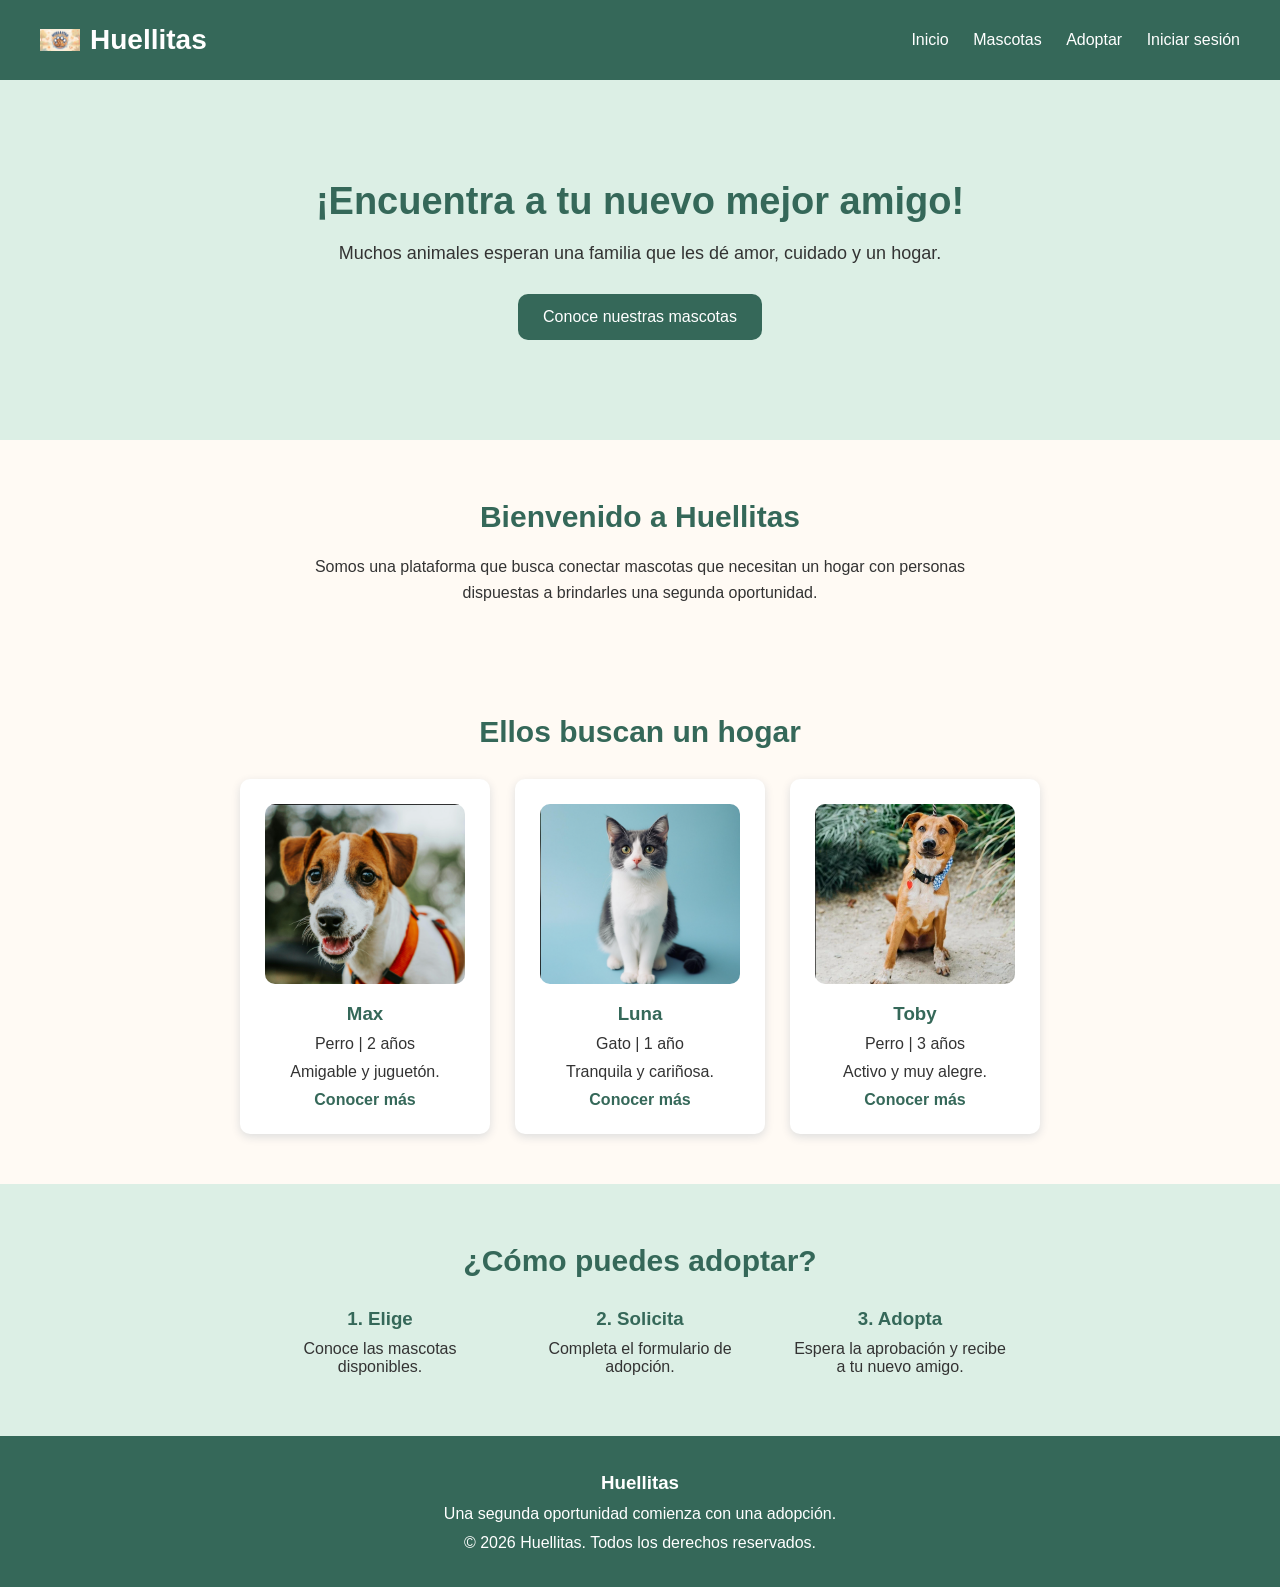
==== frontend/html/index.html @ 9500f1d9 "creacion de interfaz" ====
<!DOCTYPE html>
<html lang="es">

<head>
    <meta charset="UTF-8">
    <meta name="viewport" content="width=device-width, initial-scale=1.0">

    <title>Huellitas | Adopción de mascotas</title>

    <link rel="stylesheet" href="../css/styles.css">
</head>
<body>

    <header>
        <h1><img src="../img/logo.jpg" alt="Logo de Huellitas">Huellitas</h1>
        <nav>
            <a href="index.html">Inicio</a>
            <a href="mascotas.html">Mascotas</a>
            <a href="solicitud.html">Adoptar</a>
            <a href="login.html">Iniciar sesión</a>
        </nav>
    </header>

    <section class="portada">
        <div class="contenido">
            <h2>¡Encuentra a tu nuevo mejor amigo!</h2>
            <p>Muchos animales esperan una familia que les dé amor, cuidado y un hogar.</p>
            <a href="mascotas.html" class="boton">Conoce nuestras mascotas</a>
        </div>
    </section>

    <section class="presentacion">
        <h2>Bienvenido a Huellitas</h2>
        <p>Somos una plataforma que busca conectar mascotas que necesitan un hogar con personas dispuestas a brindarles una segunda oportunidad.</p>
    </section>

    <section class="mascotas">
        <h2>Ellos buscan un hogar</h2>
        <div class="tarjetas">

            <div class="tarjeta">
                <img src="../img/max.jpg" alt="Perro Max">
                <h3>Max</h3>
                <p>Perro | 2 años</p>
                <p>Amigable y juguetón.</p>
                <a href="mascotas.html">Conocer más</a>
            </div>

            <div class="tarjeta">
                <img src="../img/luna.jpg" alt="Gata Luna">
                <h3>Luna</h3>
                <p>Gato | 1 año</p>
                <p>Tranquila y cariñosa.</p>
                <a href="mascotas.html">Conocer más</a>
            </div>

            <div class="tarjeta">
                <img src="../img/toby.jpg" alt="Perro Toby">
                <h3>Toby</h3>
                <p>Perro | 3 años</p>
                <p>Activo y muy alegre.</p>
                <a href="mascotas.html">Conocer más</a>
            </div>
        </div>
    </section>

    <section class="adoptar">
        <h2>¿Cómo puedes adoptar?</h2>
        <div class="pasos">

            <div>
                <h3>1. Elige</h3>
                <p>Conoce las mascotas disponibles.</p>
            </div>

            <div>
                <h3>2. Solicita</h3>
                <p>Completa el formulario de adopción.</p>
            </div>

            <div>
                <h3>3. Adopta</h3>
                <p>Espera la aprobación y recibe a tu nuevo amigo.</p>
            </div>
        </div>
    </section>


    <footer>
        <h3>Huellitas</h3>
        <p>Una segunda oportunidad comienza con una adopción.</p>
        <p>© 2026 Huellitas. Todos los derechos reservados.</p>
    </footer>

    <script src="../js/main.js"></script>

</body>
</html>
---- frontend/css/styles.css ----
:root {
    --color-principal: #356859;
    --color-secundario: #DCEFE5;
    --color-fondo: #FFFAF4;
    --color-blanco: #FFFFFF;
    --color-texto: #333333;
    --color-destacado: #F5C16C;
    --color-hover: #244B3E;
    --texto-pequeno: 14px;
    --texto-normal: 16px;
    --texto-subtitulo: 30px;
    --texto-titulo: 38px;
    --espacio-pequeno: 10px;
    --espacio-medio: 20px;
    --espacio-grande: 40px;
    --radio-borde: 10px;
}

* {
    margin: 0;
    padding: 0;
    box-sizing: border-box;
}

body {
    font-family: Arial, sans-serif;
    background-color: var(--color-fondo);
    color: var(--color-texto);
    font-size: var(--texto-normal);
}

header {
    background-color: var(--color-principal);
    color: var(--color-blanco);
    padding: var(--espacio-medio) var(--espacio-grande);

    display: flex;
    justify-content: space-between;
    align-items: center;
}

header h1 {
    display: flex;
    align-items: center;
    gap: var(--espacio-pequeno);
    font-size: 28px;
}

header h1 img {
    width: 40px;
    height: 40px;
    object-fit: contain;
}

nav a {
    color: var(--color-blanco);
    text-decoration: none;
    margin-left: var(--espacio-medio);
}

nav a:hover {
    color: var(--color-destacado);
}

.portada {
    background-color: var(--color-secundario);
    padding: 100px 30px;
    text-align: center;
}

.contenido h2 {
    font-size: var(--texto-titulo);
    color: var(--color-principal);
    margin-bottom: var(--espacio-medio);
}

.contenido p {
    font-size: 18px;
    margin-bottom: 30px;
}

.boton {
    display: inline-block;
    background-color: var(--color-principal);
    color: var(--color-blanco);
    padding: 14px 25px;
    text-decoration: none;
    border-radius: var(--radio-borde);
}

.boton:hover {
    background-color: var(--color-hover);
}

.presentacion {
    text-align: center;
    padding: 60px 30px;
}

.presentacion h2, .mascotas h2, .adoptar h2 {
    color: var(--color-principal);
    font-size: var(--texto-subtitulo);
    margin-bottom: var(--espacio-medio);
}

.presentacion p {
    max-width: 700px;
    margin: auto;
    line-height: 1.6;
}

.mascotas {
    padding: 50px 30px;
    text-align: center;
}

.tarjetas {
    display: flex;
    justify-content: center;
    gap: 25px;
    margin-top: 30px;
}

.tarjeta {
    background-color: var(--color-blanco);
    width: 250px;
    padding: 25px;
    border-radius: var(--radio-borde);
    box-shadow: 0 3px 10px #DDDDDD;
}

.tarjeta img {
    width: 100%;
    height: 180px;
    object-fit: cover;
    border-radius: var(--radio-borde);
    margin-bottom: 15px;
}

.tarjeta h3 {
    color: var(--color-principal);
    margin-bottom: var(--espacio-pequeno);
}

.tarjeta p {
    margin-bottom: var(--espacio-pequeno);
}

.tarjeta a {
    color: var(--color-principal);
    font-weight: bold;
    text-decoration: none;
}

.tarjeta a:hover {
    color: var(--color-hover);
}

.adoptar {
    background-color: var(--color-secundario);
    padding: 60px 30px;
    text-align: center;
}

.pasos {
    display: flex;
    justify-content: center;
    gap: var(--espacio-grande);
    margin-top: 30px;
}

.pasos div {
    max-width: 220px;
}

.pasos h3 {
    color: var(--color-principal);
    margin-bottom: var(--espacio-pequeno);
}

footer {
    background-color: var(--color-principal);
    color: var(--color-blanco);
    text-align: center;
    padding: 30px;
    line-height: 1.8;
}
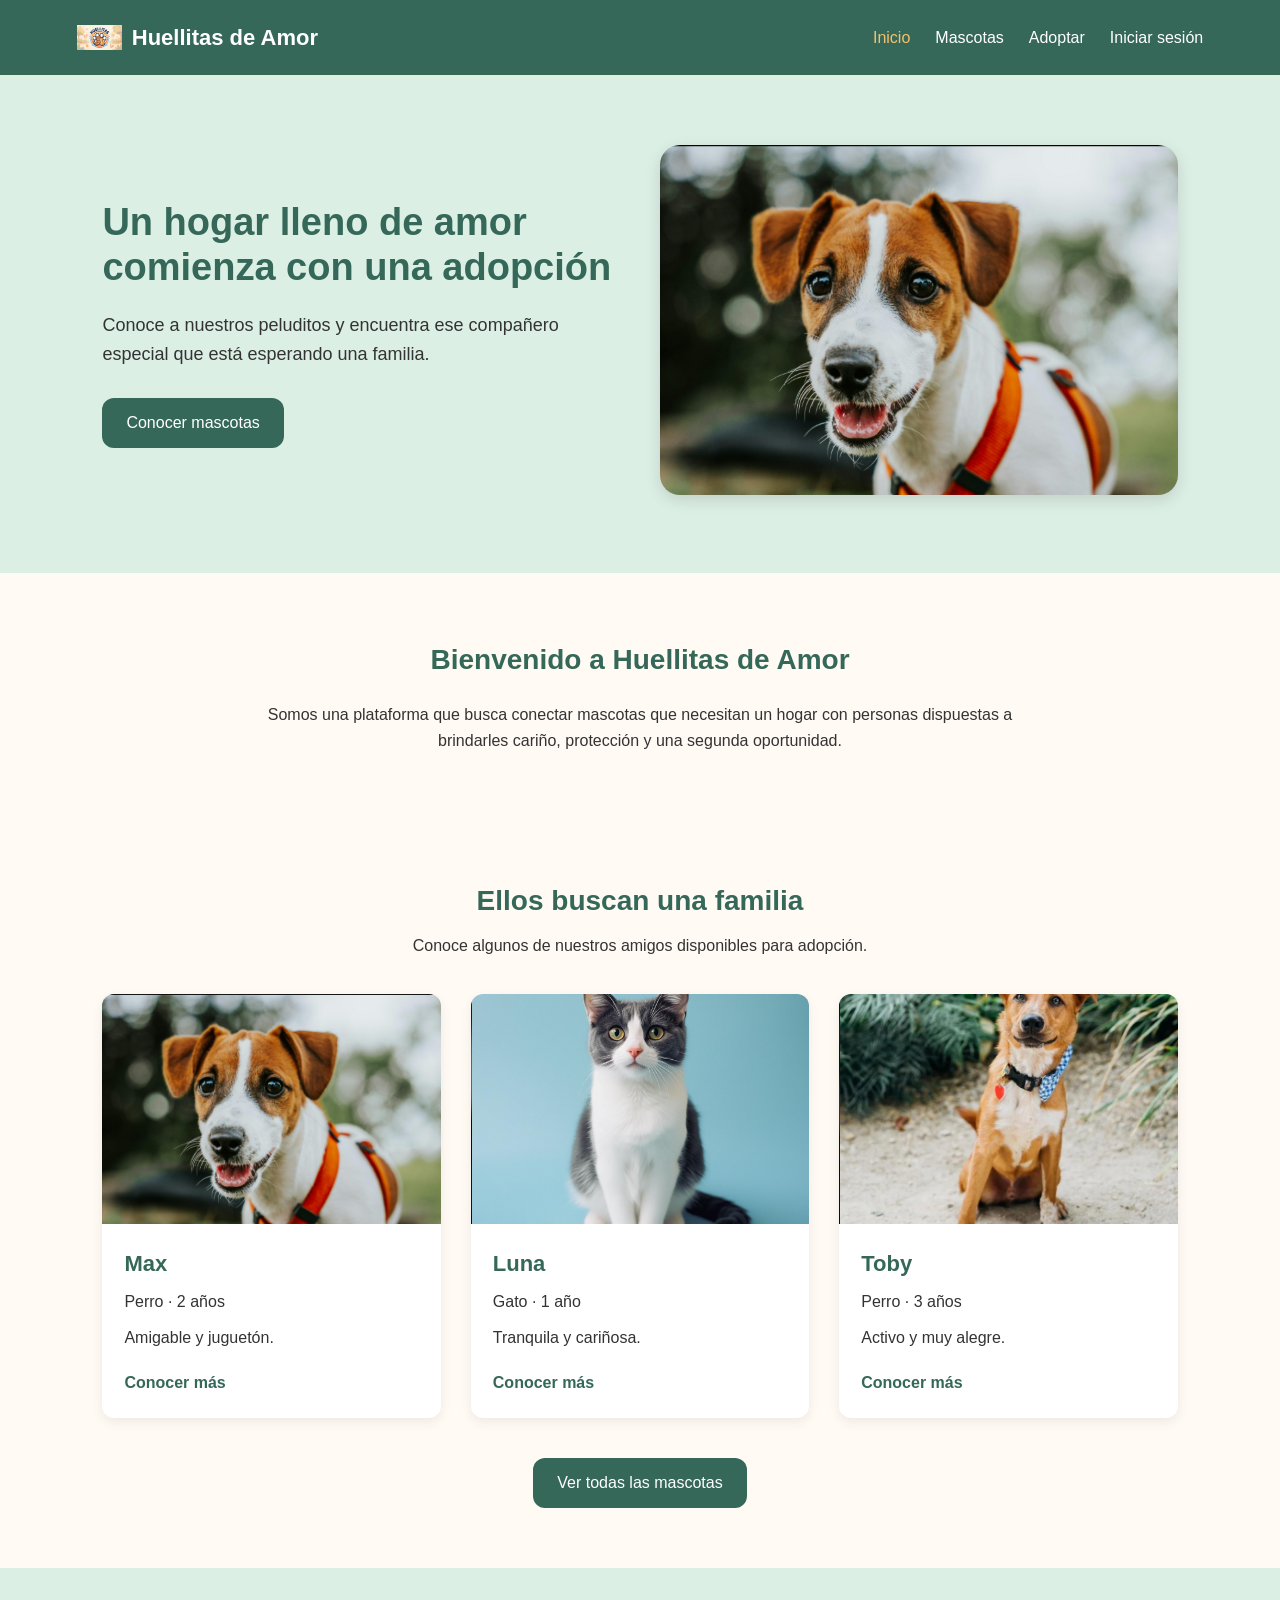
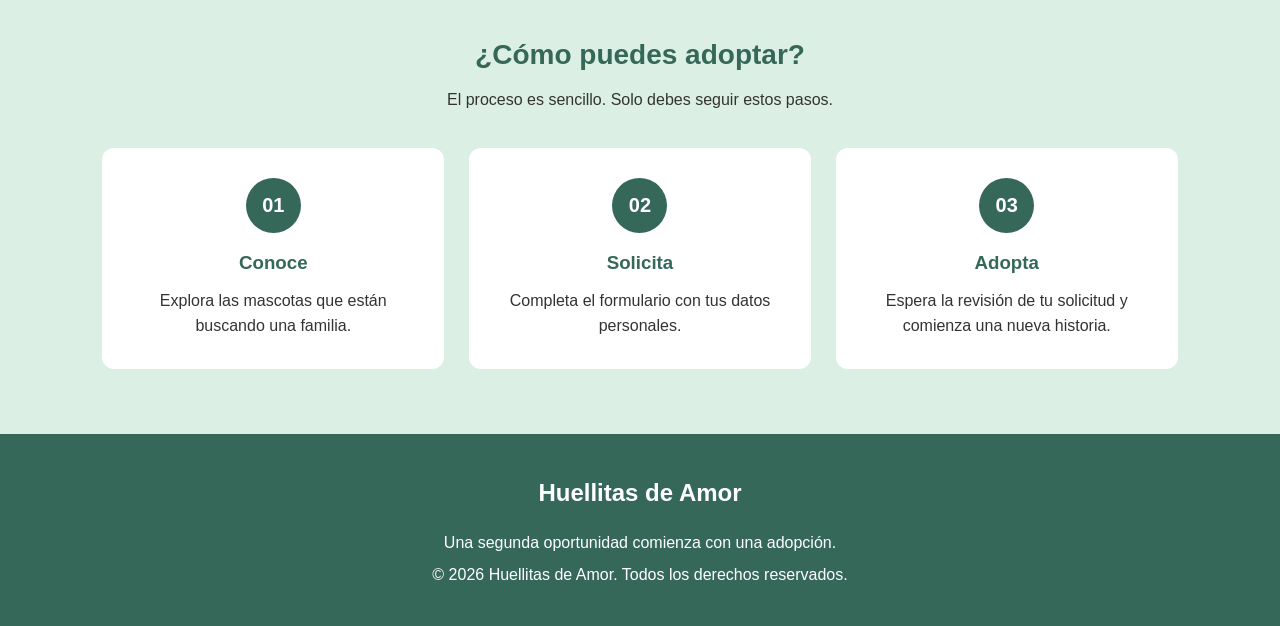
==== commit e9d7f43e: "Refactorizacion HTML" ====
--- a/frontend/html/index.html
+++ b/frontend/html/index.html
@@ -5,17 +5,20 @@
 <head>
     <meta charset="UTF-8">
     <meta name="viewport" content="width=device-width, initial-scale=1.0">
-
-    <title>Huellitas | Adopción de mascotas</title>
-
+    <title>Huellitas de Amor | Inicio</title>
     <link rel="stylesheet" href="../css/styles.css">
 </head>
+
 <body>
 
-    <header>
-        <h1><img src="../img/logo.jpg" alt="Logo de Huellitas">Huellitas</h1>
-        <nav>
-            <a href="index.html">Inicio</a>
+    <header class="encabezado">
+        <a href="index.html" class="logo">
+            <img src="../img/logo.jpg" alt="Logo de Huellitas de Amor">
+            <span>Huellitas de Amor</span>
+        </a>
+
+        <nav class="menu">
+            <a href="index.html" class="activo">Inicio</a>
             <a href="mascotas.html">Mascotas</a>
             <a href="solicitud.html">Adoptar</a>
             <a href="login.html">Iniciar sesión</a>
@@ -23,77 +26,101 @@
     </header>
 
     <section class="portada">
-        <div class="contenido">
-            <h2>¡Encuentra a tu nuevo mejor amigo!</h2>
-            <p>Muchos animales esperan una familia que les dé amor, cuidado y un hogar.</p>
-            <a href="mascotas.html" class="boton">Conoce nuestras mascotas</a>
+        <div class="portada-texto">
+            <h1>Un hogar lleno de amor comienza con una adopción</h1>
+            <p>Conoce a nuestros peluditos y encuentra ese compañero especial que está esperando una familia.</p>
+            <a href="mascotas.html" class="boton">Conocer mascotas</a>
+        </div>
+
+        <div class="portada-imagen">
+            <img src="../img/max.jpg" alt="Mascota esperando un hogar">
         </div>
     </section>
 
     <section class="presentacion">
-        <h2>Bienvenido a Huellitas</h2>
-        <p>Somos una plataforma que busca conectar mascotas que necesitan un hogar con personas dispuestas a brindarles una segunda oportunidad.</p>
+        <h2>Bienvenido a Huellitas de Amor</h2>
+        <p>Somos una plataforma que busca conectar mascotas que necesitan un hogar con personas dispuestas a brindarles cariño, protección y una segunda oportunidad.</p>
+
     </section>
 
-    <section class="mascotas">
-        <h2>Ellos buscan un hogar</h2>
-        <div class="tarjetas">
+    <section class="seccion-mascotas">
+        <div class="titulo-seccion">
+            <h2>Ellos buscan una familia</h2>
+            <p>Conoce algunos de nuestros amigos disponibles para adopción.</p>
+        </div>
+        <div class="rejilla-mascotas">
 
-            <div class="tarjeta">
+            <article class="tarjeta">
                 <img src="../img/max.jpg" alt="Perro Max">
-                <h3>Max</h3>
-                <p>Perro | 2 años</p>
-                <p>Amigable y juguetón.</p>
-                <a href="mascotas.html">Conocer más</a>
-            </div>
+                <div class="tarjeta-contenido">
+                    <h3>Max</h3>
+                    <p>Perro · 2 años</p>
+                    <p>Amigable y juguetón.</p>
+                    <a href="detalle-mascota.html#max" class="enlace">Conocer más</a>
+                </div>
+            </article>
 
-            <div class="tarjeta">
+            <article class="tarjeta">
                 <img src="../img/luna.jpg" alt="Gata Luna">
-                <h3>Luna</h3>
-                <p>Gato | 1 año</p>
-                <p>Tranquila y cariñosa.</p>
-                <a href="mascotas.html">Conocer más</a>
-            </div>
+                <div class="tarjeta-contenido">
+                    <h3>Luna</h3>
+                    <p>Gato · 1 año</p>
+                    <p>Tranquila y cariñosa.</p>
+                    <a href="detalle-mascota.html#luna" class="enlace">Conocer más</a>
+                </div>
+            </article>
 
-            <div class="tarjeta">
+
+            <article class="tarjeta">
                 <img src="../img/toby.jpg" alt="Perro Toby">
-                <h3>Toby</h3>
-                <p>Perro | 3 años</p>
-                <p>Activo y muy alegre.</p>
-                <a href="mascotas.html">Conocer más</a>
-            </div>
+                <div class="tarjeta-contenido">
+                    <h3>Toby</h3>
+                    <p>Perro · 3 años</p>
+                    <p>Activo y muy alegre.</p>
+                    <a href="detalle-mascota.html#toby" class="enlace">Conocer más</a>
+                </div>
+            </article>
+        </div>
+
+        <div class="centrar">
+            <a href="mascotas.html" class="boton">Ver todas las mascotas</a>
         </div>
     </section>
 
-    <section class="adoptar">
-        <h2>¿Cómo puedes adoptar?</h2>
-        <div class="pasos">
+    <section class="seccion-pasos">
+        <div class="titulo-seccion">
+            <h2>¿Cómo puedes adoptar?</h2>
+            <p>El proceso es sencillo. Solo debes seguir estos pasos.</p>
+        </div>
 
-            <div>
-                <h3>1. Elige</h3>
-                <p>Conoce las mascotas disponibles.</p>
-            </div>
+        <div class="rejilla-pasos">
+            <article class="paso">
+                <span>01</span>
+                <h3>Conoce</h3>
+                <p>Explora las mascotas que están buscando una familia.</p>
+            </article>
 
-            <div>
-                <h3>2. Solicita</h3>
-                <p>Completa el formulario de adopción.</p>
-            </div>
+            <article class="paso">
+                <span>02</span>
+                <h3>Solicita</h3>
+                <p>Completa el formulario con tus datos personales.</p>
+            </article>
 
-            <div>
-                <h3>3. Adopta</h3>
-                <p>Espera la aprobación y recibe a tu nuevo amigo.</p>
-            </div>
+            <article class="paso">
+                <span>03</span>
+                <h3>Adopta</h3>
+                <p>Espera la revisión de tu solicitud y comienza una nueva historia.</p>
+            </article>
         </div>
     </section>
 
-
-    <footer>
-        <h3>Huellitas</h3>
+    <footer class="pie-pagina">
+        <h3>Huellitas de Amor</h3>
         <p>Una segunda oportunidad comienza con una adopción.</p>
-        <p>© 2026 Huellitas. Todos los derechos reservados.</p>
+        <p>© 2026 Huellitas de Amor. Todos los derechos reservados.</p>
     </footer>
 
     <script src="../js/main.js"></script>
 
 </body>
-</html>+</html>
--- a/frontend/css/styles.css
+++ b/frontend/css/styles.css
@@ -6,14 +6,15 @@
     --color-texto: #333333;
     --color-destacado: #F5C16C;
     --color-hover: #244B3E;
+    --color-borde: #E5E5E5;
     --texto-pequeno: 14px;
     --texto-normal: 16px;
-    --texto-subtitulo: 30px;
+    --texto-subtitulo: 28px;
     --texto-titulo: 38px;
     --espacio-pequeno: 10px;
     --espacio-medio: 20px;
     --espacio-grande: 40px;
-    --radio-borde: 10px;
+    --radio-borde: 12px;
 }
 
 * {
@@ -27,65 +28,106 @@
     background-color: var(--color-fondo);
     color: var(--color-texto);
     font-size: var(--texto-normal);
-}
-
-header {
+    line-height: 1.6;
+}
+
+img {
+    max-width: 100%;
+}
+
+a {
+    text-decoration: none;
+}
+
+.encabezado {
     background-color: var(--color-principal);
     color: var(--color-blanco);
-    padding: var(--espacio-medio) var(--espacio-grande);
-
     display: flex;
     justify-content: space-between;
     align-items: center;
-}
-
-header h1 {
-    display: flex;
-    align-items: center;
-    gap: var(--espacio-pequeno);
-    font-size: 28px;
-}
-
-header h1 img {
-    width: 40px;
-    height: 40px;
+    padding: 15px 6%;
+    gap: 20px;
+}
+
+.logo {
+    display: flex;
+    align-items: center;
+    gap: 10px;
+    color: var(--color-blanco);
+    font-size: 22px;
+    font-weight: bold;
+}
+
+.logo img {
+    width: 45px;
+    height: 45px;
     object-fit: contain;
 }
 
-nav a {
-    color: var(--color-blanco);
-    text-decoration: none;
-    margin-left: var(--espacio-medio);
-}
-
-nav a:hover {
+.menu {
+    display: flex;
+    align-items: center;
+    gap: 25px;
+}
+
+.menu a {
+    color: var(--color-blanco);
+    font-size: var(--texto-normal);
+    transition: 0.3s;
+}
+
+.menu a:hover, .menu a.activo {
     color: var(--color-destacado);
 }
 
 .portada {
+    display: flex;
+    align-items: center;
+    justify-content: space-between;
+    gap: 40px;
+    padding: 70px 8%;
     background-color: var(--color-secundario);
-    padding: 100px 30px;
-    text-align: center;
-}
-
-.contenido h2 {
+}
+
+.portada-texto {
+    flex: 1;
+}
+
+.portada-texto h1 {
+    color: var(--color-principal);
     font-size: var(--texto-titulo);
-    color: var(--color-principal);
-    margin-bottom: var(--espacio-medio);
-}
-
-.contenido p {
+    line-height: 1.2;
+    margin-bottom: 20px;
+}
+
+.portada-texto p {
     font-size: 18px;
     margin-bottom: 30px;
+    max-width: 550px;
+}
+
+.portada-imagen {
+    flex: 1;
+}
+
+.portada-imagen img {
+    width: 100%;
+    height: 350px;
+    object-fit: cover;
+    border-radius: 20px;
+    box-shadow: 0 5px 15px #00000020;
 }
 
 .boton {
     display: inline-block;
     background-color: var(--color-principal);
     color: var(--color-blanco);
-    padding: 14px 25px;
-    text-decoration: none;
-    border-radius: var(--radio-borde);
+    padding: 12px 24px;
+    border: none;
+    border-radius: var(--radio-borde);
+    font-size: var(--texto-normal);
+    cursor: pointer;
+    transition: 0.3s;
 }
 
 .boton:hover {
@@ -94,94 +136,328 @@
 
 .presentacion {
     text-align: center;
-    padding: 60px 30px;
-}
-
-.presentacion h2, .mascotas h2, .adoptar h2 {
+    padding: 65px 10%;
+}
+
+.presentacion h2 {
     color: var(--color-principal);
     font-size: var(--texto-subtitulo);
-    margin-bottom: var(--espacio-medio);
+    margin-bottom: 20px;
 }
 
 .presentacion p {
-    max-width: 700px;
+    max-width: 750px;
     margin: auto;
-    line-height: 1.6;
-}
-
-.mascotas {
-    padding: 50px 30px;
-    text-align: center;
-}
-
-.tarjetas {
-    display: flex;
-    justify-content: center;
-    gap: 25px;
-    margin-top: 30px;
+}
+
+.titulo-seccion {
+    text-align: center;
+    margin-bottom: 35px;
+}
+
+.titulo-seccion h2 {
+    color: var(--color-principal);
+    font-size: var(--texto-subtitulo);
+    margin-bottom: 10px;
+}
+
+.seccion-mascotas {
+    padding: 60px 8%;
+}
+
+.rejilla-mascotas {
+    display: grid;
+    grid-template-columns: repeat(3, 1fr);
+    gap: 30px;
 }
 
 .tarjeta {
     background-color: var(--color-blanco);
-    width: 250px;
-    padding: 25px;
-    border-radius: var(--radio-borde);
-    box-shadow: 0 3px 10px #DDDDDD;
+    border-radius: var(--radio-borde);
+    overflow: hidden;
+    box-shadow: 0 4px 12px #00000012;
+    transition: 0.3s;
+}
+
+.tarjeta:hover {
+    transform: translateY(-5px);
+    box-shadow: 0 8px 18px #00000020;
 }
 
 .tarjeta img {
     width: 100%;
-    height: 180px;
+    height: 230px;
     object-fit: cover;
-    border-radius: var(--radio-borde);
+    display: block;
+}
+
+.tarjeta-contenido {
+    padding: 22px;
+}
+
+.tarjeta-contenido h3 {
+    color: var(--color-principal);
+    font-size: 22px;
+    margin-bottom: 8px;
+}
+
+.tarjeta-contenido p {
+    margin-bottom: 10px;
+}
+
+.enlace {
+    display: inline-block;
+    margin-top: 10px;
+    color: var(--color-principal);
+    font-weight: bold;
+}
+
+.enlace:hover {
+    color: var(--color-hover);
+}
+
+.centrar {
+    display: flex;
+    justify-content: center;
+    margin-top: 40px;
+}
+
+.seccion-pasos {
+    background-color: var(--color-secundario);
+    padding: 65px 8%;
+}
+
+.rejilla-pasos {
+    display: grid;
+    grid-template-columns: repeat(3, 1fr);
+    gap: 25px;
+}
+
+.paso {
+    background-color: var(--color-blanco);
+    padding: 30px;
+    border-radius: var(--radio-borde);
+    text-align: center;
+}
+
+.paso span {
+    display: inline-flex;
+    align-items: center;
+    justify-content: center;
+    width: 55px;
+    height: 55px;
+    background-color: var(--color-principal);
+    color: var(--color-blanco);
+    border-radius: 50%;
+    font-size: 20px;
+    font-weight: bold;
     margin-bottom: 15px;
 }
 
-.tarjeta h3 {
-    color: var(--color-principal);
-    margin-bottom: var(--espacio-pequeno);
-}
-
-.tarjeta p {
-    margin-bottom: var(--espacio-pequeno);
-}
-
-.tarjeta a {
-    color: var(--color-principal);
+.paso h3 {
+    color: var(--color-principal);
+    margin-bottom: 10px;
+}
+
+.encabezado-pagina {
+    background-color: var(--color-secundario);
+    text-align: center;
+    padding: 55px 20px;
+}
+
+.encabezado-pagina h1 {
+    color: var(--color-principal);
+    font-size: var(--texto-titulo);
+    margin-bottom: 10px;
+}
+
+.detalles-mascotas {
+    display: flex;
+    flex-direction: column;
+    gap: 35px;
+
+    padding: 50px 8%;
+}
+
+.detalle-card {
+    display: flex;
+    align-items: center;
+    gap: 35px;
+
+    background-color: var(--color-blanco);
+    padding: 25px;
+    border-radius: var(--radio-borde);
+
+    box-shadow: 0 4px 12px #00000012;
+
+    scroll-margin-top: 20px;
+}
+
+.detalle-card img {
+    width: 40%;
+    height: 280px;
+    object-fit: cover;
+    border-radius: var(--radio-borde);
+}
+
+.detalle-contenido {
+    flex: 1;
+}
+
+.detalle-contenido h2 {
+    color: var(--color-principal);
+    font-size: 28px;
+    margin-bottom: 10px;
+}
+
+.estado {
+    display: inline-block;
+    background-color: var(--color-secundario);
+    color: var(--color-principal);
+
+    padding: 5px 12px;
+    border-radius: 20px;
+
+    margin-bottom: 15px;
     font-weight: bold;
-    text-decoration: none;
-}
-
-.tarjeta a:hover {
-    color: var(--color-hover);
-}
-
-.adoptar {
-    background-color: var(--color-secundario);
-    padding: 60px 30px;
-    text-align: center;
-}
-
-.pasos {
-    display: flex;
-    justify-content: center;
-    gap: var(--espacio-grande);
-    margin-top: 30px;
-}
-
-.pasos div {
-    max-width: 220px;
-}
-
-.pasos h3 {
-    color: var(--color-principal);
-    margin-bottom: var(--espacio-pequeno);
-}
-
-footer {
+}
+
+.descripcion {
+    margin: 15px 0 25px;
+}
+
+.formulario-contenedor {
+    padding: 50px 20px;
+}
+
+.formulario {
+    max-width: 600px;
+    margin: auto;
+    background-color: var(--color-blanco);
+    padding: 35px;
+    border-radius: var(--radio-borde);
+    box-shadow: 0 4px 15px #00000012;
+}
+
+.formulario h2 {
+    color: var(--color-principal);
+    margin-bottom: 20px;
+}
+
+.formulario label {
+    display: block;
+    margin-top: 15px;
+    margin-bottom: 6px;
+    font-weight: bold;
+}
+
+.formulario input, .formulario select, .formulario textarea {
+    width: 100%;
+    padding: 13px;
+    border: 1px solid var(--color-borde);
+    border-radius: 7px;
+    font-size: var(--texto-normal);
+    font-family: Arial, sans-serif;
+}
+
+.formulario input:focus, .formulario select:focus, .formulario textarea:focus {
+    outline: 2px solid var(--color-secundario);
+    border-color: var(--color-principal);
+}
+
+.formulario textarea {
+    resize: vertical;
+}
+
+.formulario button {
+    width: 100%;
+    margin-top: 25px;
+}
+
+.nota-formulario {
+    text-align: center;
+    margin-top: 20px;
+    font-size: var(--texto-pequeno);
+}
+
+.pie-pagina {
     background-color: var(--color-principal);
     color: var(--color-blanco);
     text-align: center;
-    padding: 30px;
-    line-height: 1.8;
+    padding: 35px 20px;
+    line-height: 2;
+}
+
+.pie-pagina h3 {
+    font-size: 24px;
+    margin-bottom: 10px;
+}
+
+@media (max-width: 900px) {
+    .encabezado {
+        flex-direction: column;
+    }
+
+    .menu {
+        flex-wrap: wrap;
+        justify-content: center;
+    }
+
+    .portada {
+        flex-direction: column;
+        text-align: center;
+    }
+
+    .portada-texto p {
+        margin-left: auto;
+        margin-right: auto;
+    }
+
+    .rejilla-mascotas {
+        grid-template-columns: repeat(2, 1fr);
+    }
+}
+
+@media (max-width: 600px) {
+    .menu {
+        gap: 12px;
+    }
+
+    .menu a {
+        font-size: 14px;
+    }
+
+    .portada {
+        padding: 45px 20px;
+    }
+
+    .portada-texto h1 {
+        font-size: 30px;
+    }
+
+    .portada-imagen img {
+        height: 230px;
+    }
+
+    .rejilla-mascotas {
+        grid-template-columns: 1fr;
+    }
+
+    .rejilla-pasos {
+        grid-template-columns: 1fr;
+    }
+
+    .detalle-card {
+        flex-direction: column;
+        align-items: stretch;
+    }
+
+    .detalle-card img {
+        width: 100%;
+        height: 230px;
+    }
+
+    .formulario {
+        padding: 22px;
+    }
 }
